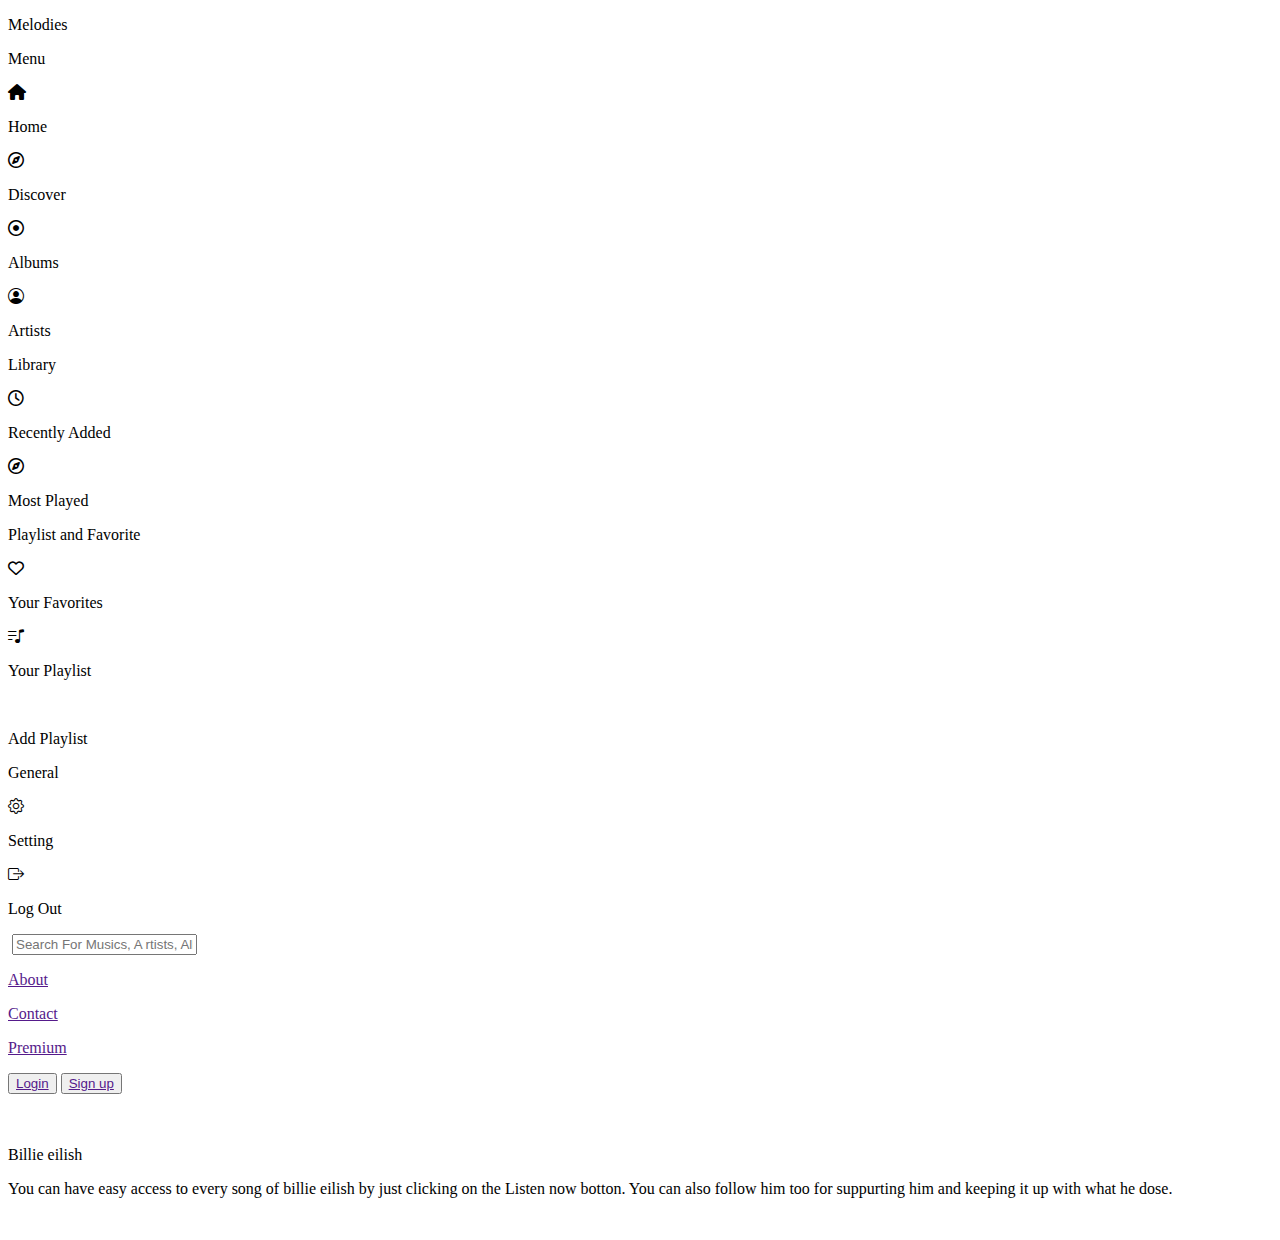
==== index.html @ 4a32b8d6 "30/9" ====
<!DOCTYPE html>
<html lang="en">

<head>
    <meta charset="UTF-8">
    <meta name="viewport" content="width=device-width, initial-scale=1.0">
    <title> Melodies Web Music </title>
    <link rel="stylesheet" href="index.css">
    <link rel="preconnect" href="https://fonts.googleapis.com">
    <link rel="preconnect" href="https://fonts.gstatic.com" crossorigin>
    <link href="https://fonts.googleapis.com/css2?family=Vazirmatn:wght@100..900&display=swap" rel="stylesheet">
    <link rel="stylesheet" href="assets/fontawesome-free-6.6.0-web/css/all.min.css"/>
    <link rel="stylesheet" href="https://cdn.jsdelivr.net/npm/bootstrap-icons@1.11.3/font/bootstrap-icons.min.css">


    <script defer src="index.js"></script>
</head>

<body class="body" >
    <aside class="dashboard">
        <div class="T1">
            <p> Melodies </p>
        </div>
        <!-- DashBoard-Menu -->
        <div class="DashBoard-menu">
            <p class="Menu"> Menu</p>
            <div class="Menu-part">
                <div class="border"> <i class="fa-solid fa-house"></i></i> <p >Home </p></div>
                <div class="border" > <i class="fa-regular fa-compass"></i> <p >Discover </p></div>
                <div class="border"> <i class="fa-regular fa-circle-dot"></i> <p >Albums </p></div>
                <div class="border"> <i class="bi bi-person-circle"></i> <p >Artists </p></div>
            </div>  
        </div>
        <!-- Dashboard-Library -->
        <div class="DashBoard-Library">
            <p class="Library"> Library</p>
            <div class="Library-part">
                <div class="border"> <i class="fa-regular fa-clock"></i> <p > Recently Added </p></div>
                <div class="border"> <i class="fa-regular fa-compass"></i> <p > Most Played </p></div>
            </div>  
        </div>
        <!-- Dashboard-Playlist-and-Favorite -->
        <div class="DashBoard-Playlist">
            <p class="Play-list"> Playlist and Favorite </p>
            <div class="Play-list-part">
                <div class="border"> <i class="fa-regular fa-heart"></i> <p > Your Favorites </p></div>
                <div class="border"> <i class="bi bi-music-note-list"></i> <p > Your Playlist </p></div>
                <div class="border"> <img src="image/Add.png" alt=""> <p class="Add-playlist" > Add Playlist </p></div>
            </div>  
        </div>
        <!-- Dashboard-general -->
        <div class="DashBoard-general">
            <p class="General"> General </p>
            <div class="General-part">
                <div class="border"> <i class="bi bi-gear"></i> <p > Setting </p></div>
                <div class="border"> <i class="bi bi-box-arrow-right Logout"></i> <p class="Logout"> Log Out </p></div>
            </div>  
        </div>

    </aside>
    <!-- ---------------------------------------------------------- -->
    <!-- Phần main -->
    <main class="main">
        <div class="Main-Header">
            <!-- Phần Search -->
            <div class="Header-Search">
                    <img src="image/Search.png" alt="">
                    <input type="text" placeholder="Search For Musics, A rtists, Albumes ...">
            </div>
            <!-- Phần menu -->
             <div class="Header-Menu">
                <p> <a href=""> About </a></p>
                <p> <a href=""> Contact </a></p>
                <p> <a href=""> Premium </a></p>
             </div>
             <!-- Phần login -->
              <div class="Header-Login">
                <button class="button-login"> <a href=""> Login </a></button>
                <button class="button-signup"> <a href=""> Sign up </a></button>
              </div>
        </div>
        <!-- Phần Banner -->
         <div class="Banner">
            <div class="Previous"> <img src="image/Left.png" alt=""> </div>
            <div class="Picture"> <img src="image/Banner.png" alt=""> </div>
            <div class="Paragraph"> 
                <div class="Para">
                    <p class="Para-title"> Billie eilish </p>
                    <p class="Para-content"> You can have easy access to every song of billie eilish by just clicking on the <span class="Listen">Listen now </span>botton. You can also <span class="follow">follow</span> him too for suppurting him and keeping it up with what he dose.</p>
                </div>
            </div>
            <div class="Next"> <img src="image/Right.png" alt=""></div>
         </div>
         
        
    </main>

</body>

</html>
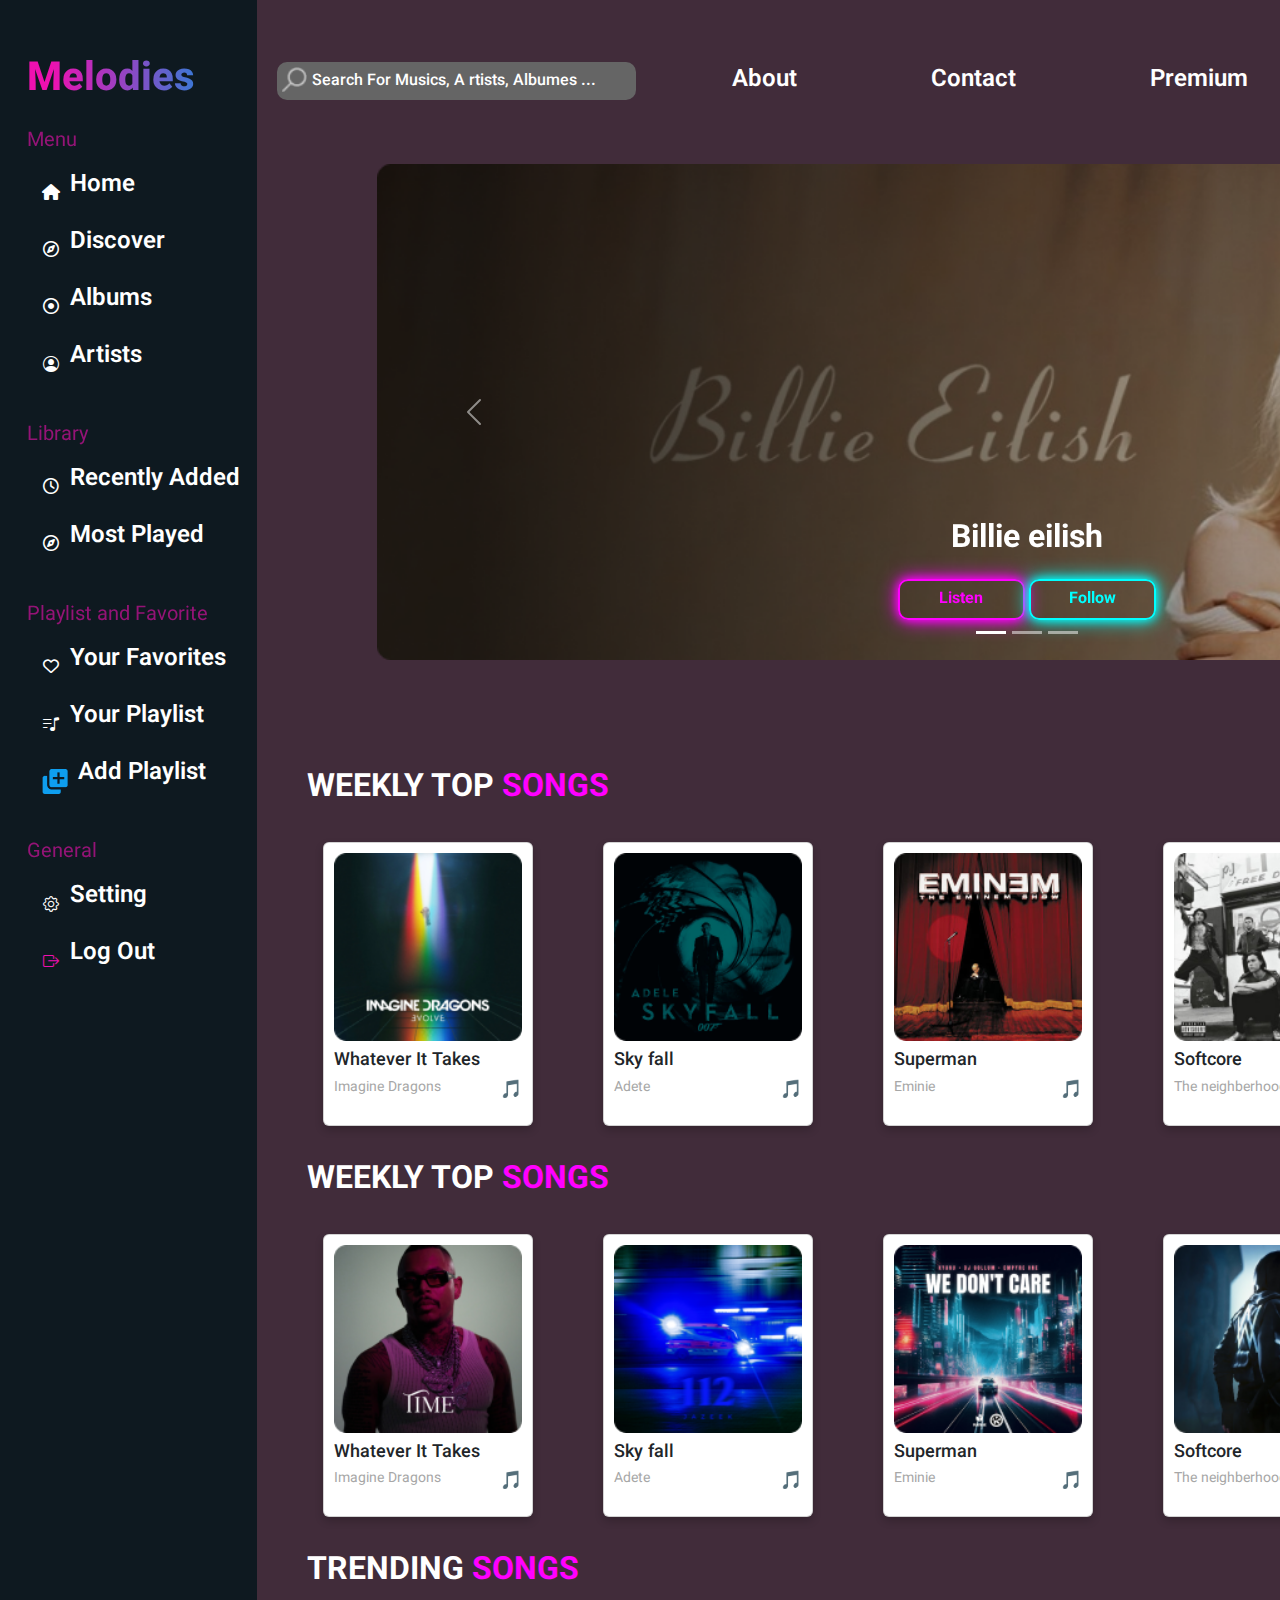
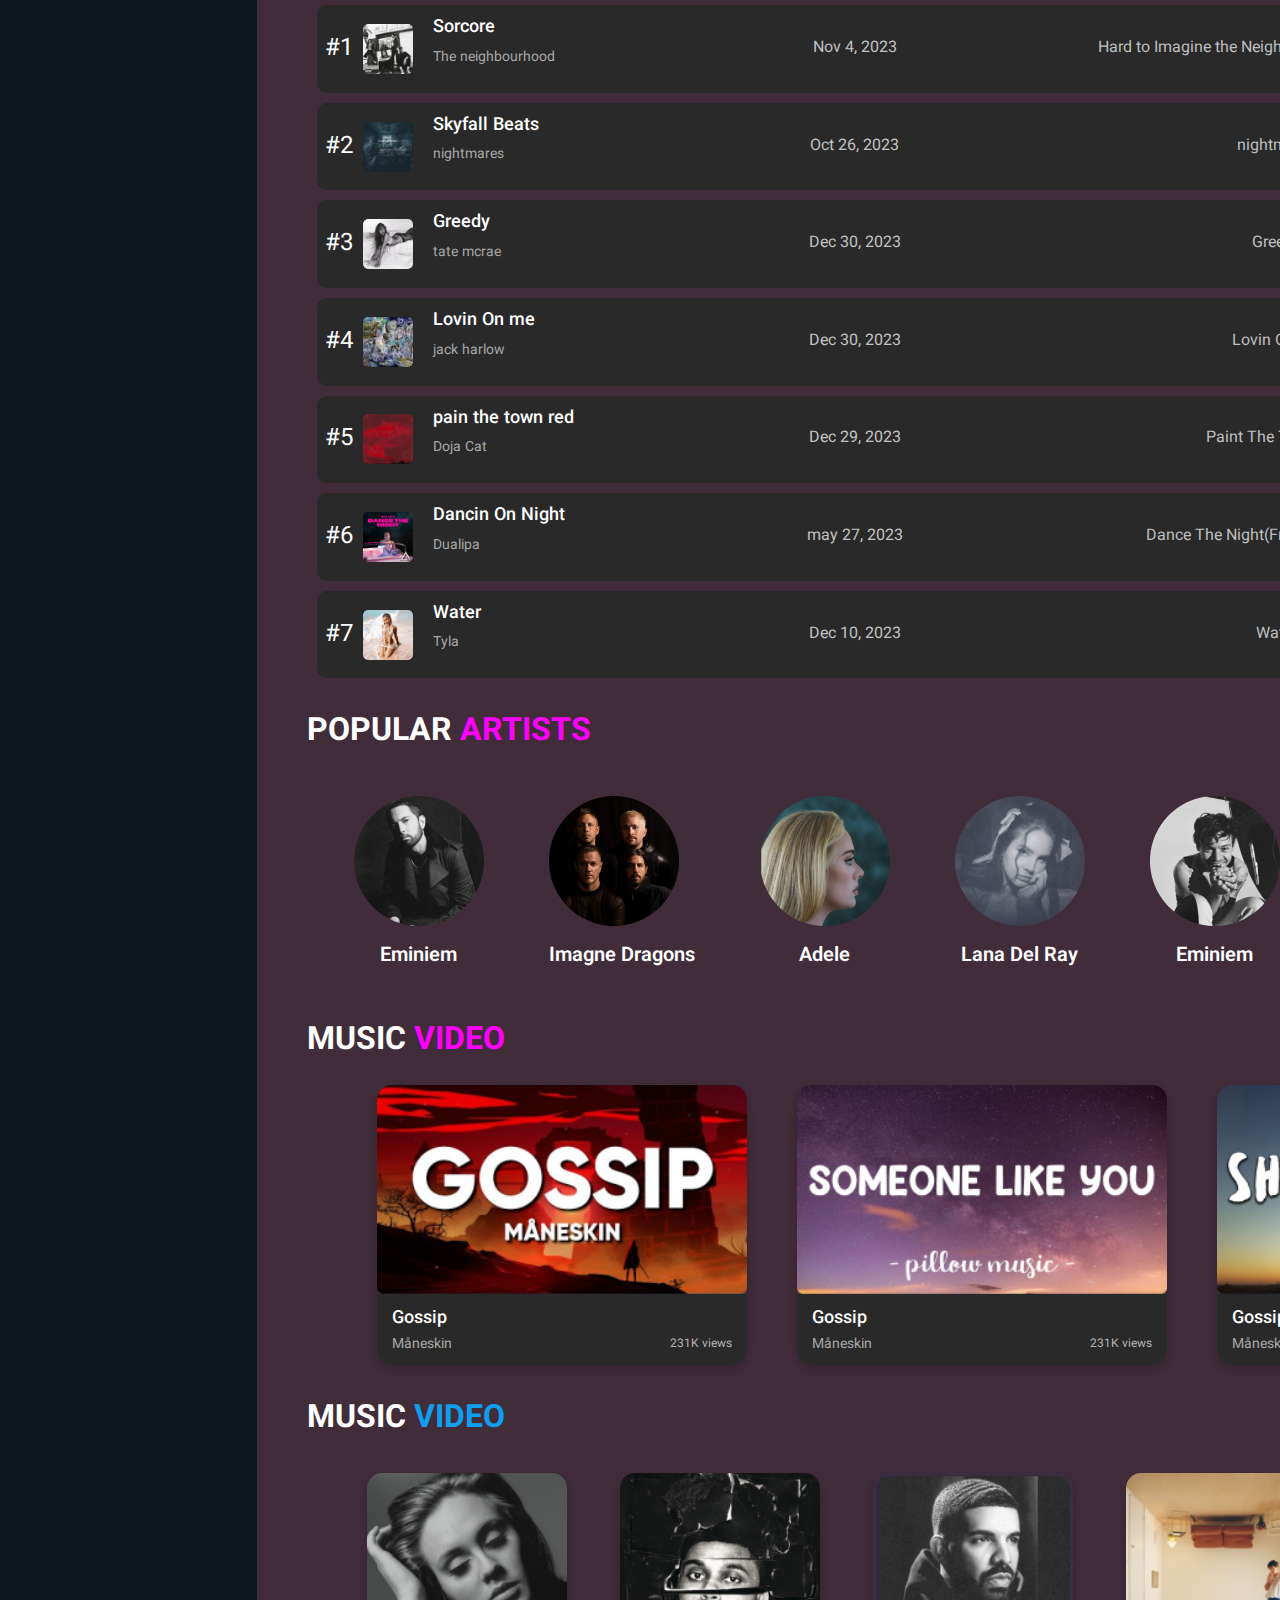
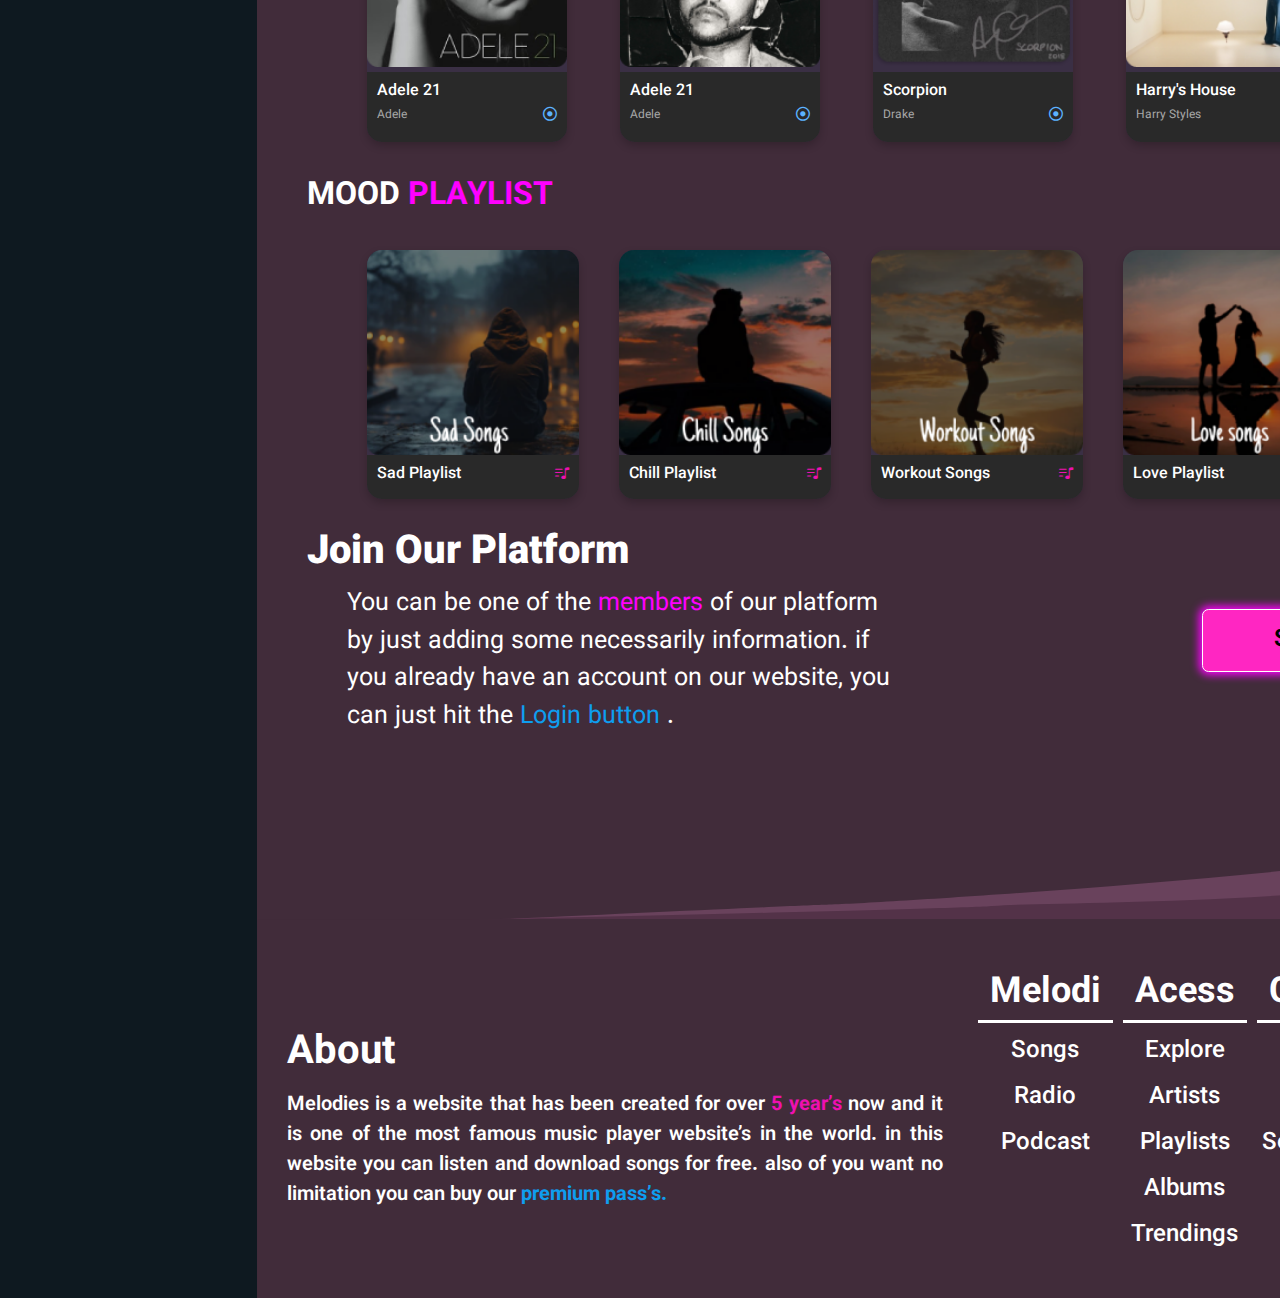
==== commit 05b8b245: "Message" ====
--- a/index.html
+++ b/index.html
@@ -2,98 +2,616 @@
 <html lang="en">
 
 <head>
-    <meta charset="UTF-8">
-    <meta name="viewport" content="width=device-width, initial-scale=1.0">
-    <title> Melodies Web Music </title>
-    <link rel="stylesheet" href="index.css">
-    <link rel="preconnect" href="https://fonts.googleapis.com">
-    <link rel="preconnect" href="https://fonts.gstatic.com" crossorigin>
-    <link href="https://fonts.googleapis.com/css2?family=Vazirmatn:wght@100..900&display=swap" rel="stylesheet">
-    <link rel="stylesheet" href="assets/fontawesome-free-6.6.0-web/css/all.min.css"/>
-    <link rel="stylesheet" href="https://cdn.jsdelivr.net/npm/bootstrap-icons@1.11.3/font/bootstrap-icons.min.css">
-
-
-    <script defer src="index.js"></script>
+  <meta charset="UTF-8">
+  <meta name="viewport" content="width=device-width, initial-scale=1.0">
+  <title> Melodies Web Music </title>
+  <link rel="stylesheet" href="style/container.css">
+  <link rel="stylesheet" href="style/dashboard.css">
+  <link rel="stylesheet" href="style/index-main.css">
+  <link rel="stylesheet" href="style/card.css">
+  <link rel="stylesheet" href="style/footer.css">
+  <link rel="preconnect" href="https://fonts.googleapis.com">
+  <link rel="preconnect" href="https://fonts.gstatic.com" crossorigin>
+  <link href="https://fonts.googleapis.com/css2?family=Vazirmatn:wght@100..900&display=swap" rel="stylesheet">
+  <link rel="stylesheet" href="assets/fontawesome-free-6.6.0-web/css/all.min.css" />
+  <link rel="stylesheet" href="https://cdn.jsdelivr.net/npm/bootstrap-icons@1.11.3/font/bootstrap-icons.min.css">
+  <link rel="stylesheet" href="https://cdn.jsdelivr.net/npm/bootstrap@5.3.3/dist/css/bootstrap.min.css">
+  <link rel="stylesheet" href="https://cdn.jsdelivr.net/npm/bootstrap@5.3.3/dist/js/bootstrap.bundle.min.js">
+  <script defer src="./components/dashboard.js"></script>
+
+
+  <script defer src="index.js"></script>
 </head>
 
-<body class="body" >
-    <aside class="dashboard">
-        <div class="T1">
-            <p> Melodies </p>
-        </div>
-        <!-- DashBoard-Menu -->
-        <div class="DashBoard-menu">
-            <p class="Menu"> Menu</p>
-            <div class="Menu-part">
-                <div class="border"> <i class="fa-solid fa-house"></i></i> <p >Home </p></div>
-                <div class="border" > <i class="fa-regular fa-compass"></i> <p >Discover </p></div>
-                <div class="border"> <i class="fa-regular fa-circle-dot"></i> <p >Albums </p></div>
-                <div class="border"> <i class="bi bi-person-circle"></i> <p >Artists </p></div>
-            </div>  
-        </div>
-        <!-- Dashboard-Library -->
-        <div class="DashBoard-Library">
-            <p class="Library"> Library</p>
-            <div class="Library-part">
-                <div class="border"> <i class="fa-regular fa-clock"></i> <p > Recently Added </p></div>
-                <div class="border"> <i class="fa-regular fa-compass"></i> <p > Most Played </p></div>
-            </div>  
-        </div>
-        <!-- Dashboard-Playlist-and-Favorite -->
-        <div class="DashBoard-Playlist">
-            <p class="Play-list"> Playlist and Favorite </p>
-            <div class="Play-list-part">
-                <div class="border"> <i class="fa-regular fa-heart"></i> <p > Your Favorites </p></div>
-                <div class="border"> <i class="bi bi-music-note-list"></i> <p > Your Playlist </p></div>
-                <div class="border"> <img src="image/Add.png" alt=""> <p class="Add-playlist" > Add Playlist </p></div>
-            </div>  
-        </div>
-        <!-- Dashboard-general -->
-        <div class="DashBoard-general">
-            <p class="General"> General </p>
-            <div class="General-part">
-                <div class="border"> <i class="bi bi-gear"></i> <p > Setting </p></div>
-                <div class="border"> <i class="bi bi-box-arrow-right Logout"></i> <p class="Logout"> Log Out </p></div>
-            </div>  
-        </div>
-
-    </aside>
-    <!-- ---------------------------------------------------------- -->
-    <!-- Phần main -->
-    <main class="main">
-        <div class="Main-Header">
-            <!-- Phần Search -->
-            <div class="Header-Search">
-                    <img src="image/Search.png" alt="">
-                    <input type="text" placeholder="Search For Musics, A rtists, Albumes ...">
-            </div>
-            <!-- Phần menu -->
-             <div class="Header-Menu">
-                <p> <a href=""> About </a></p>
-                <p> <a href=""> Contact </a></p>
-                <p> <a href=""> Premium </a></p>
-             </div>
-             <!-- Phần login -->
-              <div class="Header-Login">
-                <button class="button-login"> <a href=""> Login </a></button>
-                <button class="button-signup"> <a href=""> Sign up </a></button>
+<body class="body">
+  <aside class="dashboard" id="dashboard">
+  </aside>
+  <!-- ---------------------------------------------------------- -->
+  <!-- Phần main -->
+  <main class="main">
+    <div class="Main-Header">
+      <!-- Phần Search -->
+      <div class="Header-Search">
+        <img src="image/Search.png" alt="">
+        <input type="text" placeholder="Search For Musics, A rtists, Albumes ...">
+      </div>
+      <!-- Phần menu -->
+      <div class="Header-Menu">
+        <p> <a href=""> About </a></p>
+        <p> <a href=""> Contact </a></p>
+        <p> <a href=""> Premium </a></p>
+      </div>
+      <!-- Phần login -->
+      <div class="Header-Login">
+        <button class="button-login"> <a href="login.html"> Login </a></button>
+        <button class="button-signup"> <a href="signup.html"> Sign up </a></button>
+      </div>
+    </div>
+    <!-- Phần Banner -->
+    <div class="Banner">
+      <div id="carouselExampleIndicators" class="carousel slide ">
+        <div class="carousel-indicators">
+          <button type="button" data-bs-target="#demo" data-bs-slide-to="0" class="active" aria-current="true"
+            aria-label="Slide 1"></button>
+          <button type="button" data-bs-target="#demo" data-bs-slide-to="1" aria-label="Slide 2"></button>
+          <button type="button" data-bs-target="#demo" data-bs-slide-to="2" aria-label="Slide 3"></button>
+        </div>
+        <div class="carousel-inner ">
+          <div class="carousel-item active">
+            <img src="image/Banner.png" class="d-block w-100 Banner-Pic" alt="...">
+            <div class="carousel-caption">
+              <div class="Paragragh">
+                <div class="Para-title">
+                  <p> Billie eilish </p>
+                </div>
+                <div>
+                  <button class="btn-banner-1"> Listen </button>
+                  <button class="btn-banner-2"> Follow </button>
+                </div>
               </div>
-        </div>
-        <!-- Phần Banner -->
-         <div class="Banner">
-            <div class="Previous"> <img src="image/Left.png" alt=""> </div>
-            <div class="Picture"> <img src="image/Banner.png" alt=""> </div>
-            <div class="Paragraph"> 
-                <div class="Para">
-                    <p class="Para-title"> Billie eilish </p>
-                    <p class="Para-content"> You can have easy access to every song of billie eilish by just clicking on the <span class="Listen">Listen now </span>botton. You can also <span class="follow">follow</span> him too for suppurting him and keeping it up with what he dose.</p>
+            </div>
+          </div>
+          <div class="carousel-item">
+            <img src="image/Search.png" class="d-block w-100 Banner-Pic" alt="...">
+          </div>
+          <div class="carousel-item">
+            <img src="image/Banner.png" class="d-block w-100 Banner-Pic" alt="...">
+          </div>
+        </div>
+        <button class="carousel-control-prev" type="button" data-bs-target="#demo" data-bs-slide="prev">
+          <span class="carousel-control-prev-icon" aria-hidden="true"></span>
+          <span class="visually-hidden">Previous</span>
+        </button>
+        <button class="carousel-control-next" type="button" data-bs-target="#demo" data-bs-slide="next">
+          <span class="carousel-control-next-icon" aria-hidden="true"></span>
+          <span class="visually-hidden">Next</span>
+        </button>
+      </div>
+      <!-- para -->
+    </div>
+    <!-- ---- weekly top son -->
+    <div class="weekly-song">
+      <div class="weekly-song-title"> WEEKLY TOP <span class="highlight"> SONGS </span> </div>
+      <!-- Card -->
+      <div class=" card-display ">
+        <div class="card">
+          <img src="image/Rectangle 17.png" alt="" class="album-cover">
+          <div class="album-info">
+            <h3>Whatever It Takes</h3>
+            <div class="music-content">
+              <p>Imagine Dragons</p>
+              <span class="music-icon"> 🎵 </span>
+            </div>
+          </div>
+        </div>
+
+        <div class="card">
+          <img src="image/Rectangle 18.png" alt="" class="album-cover">
+          <div class="album-info">
+            <h3>Sky fall</h3>
+            <div class="music-content">
+              <p>Adete</p>
+              <span class="music-icon"> 🎵 </span>
+            </div>
+          </div>
+        </div>
+
+        <div class="card">
+          <img src="image/Rectangle 19.png" alt="" class="album-cover">
+          <div class="album-info">
+            <h3> Superman</h3>
+            <div class="music-content">
+              <p>Eminie</p>
+              <span class="music-icon"> 🎵 </span>
+            </div>
+          </div>
+        </div>
+
+        <div class="card">
+          <img src="image/Rectangle 20.png" alt="" class="album-cover">
+          <div class="album-info">
+            <h3> Softcore</h3>
+            <div class="music-content">
+              <p>The neighberhood</p>
+              <span class="music-icon"> 🎵 </span>
+            </div>
+          </div>
+        </div>
+
+        <div class="card">
+          <img src="image/Rectangle 21.png" alt="" class="album-cover">
+          <div class="album-info">
+            <h3>The Lonliest </h3>
+            <div class="music-content">
+              <p>Måneskin</p>
+              <span class="music-icon"> 🎵 </span>
+            </div>
+          </div>
+        </div>
+
+      </div>
+
+    </div>
+    <!-- New release songs -->
+    <div class="new-song">
+      <div class="new-song-title"> WEEKLY TOP <span class="highlight">SONGS</span> </div>
+      <!-- Card -->
+      <div class=" card-display ">
+        <div class="card">
+          <img src="image/Rectangle 22.png" alt="" class="album-cover">
+          <div class="album-info">
+            <h3>Whatever It Takes</h3>
+            <div class="music-content">
+              <p>Imagine Dragons</p>
+              <span class="music-icon"> 🎵 </span>
+            </div>
+          </div>
+        </div>
+
+        <div class="card">
+          <img src="image/Rectangle 23.png" alt="" class="album-cover">
+          <div class="album-info">
+            <h3>Sky fall</h3>
+            <div class="music-content">
+              <p>Adete</p>
+              <span class="music-icon"> 🎵 </span>
+            </div>
+          </div>
+        </div>
+
+        <div class="card">
+          <img src="image/Rectangle 24.png" alt="" class="album-cover">
+          <div class="album-info">
+            <h3> Superman</h3>
+            <div class="music-content">
+              <p>Eminie</p>
+              <span class="music-icon"> 🎵 </span>
+            </div>
+          </div>
+        </div>
+
+        <div class="card">
+          <img src="image/Rectangle 25.png" alt="" class="album-cover">
+          <div class="album-info">
+            <h3> Softcore</h3>
+            <div class="music-content">
+              <p>The neighberhood</p>
+              <span class="music-icon"> 🎵 </span>
+            </div>
+          </div>
+        </div>
+
+        <div class="card">
+          <img src="image/Rectangle 26.png" alt="" class="album-cover">
+          <div class="album-info">
+            <h3>The Lonliest </h3>
+            <div class="music-content">
+              <p>Måneskin</p>
+              <span class="music-icon"> 🎵 </span>
+            </div>
+          </div>
+        </div>
+
+      </div>
+
+    </div>
+    <!-- -------------Trending songs -->
+    <div class="Trending-songs">
+      <div class="Trending-songs-title"> TRENDING <span class="highlight">SONGS</span> </div>
+      <!-- Trending card -->
+      <div class="song-list">
+        <div class="song-row">
+          <div class="song-rank">#1</div>
+          <img src="image/Rectangle 27.png" class="song-image">
+          <div class="song-info">
+            <h3>Sorcore</h3>
+            <p>The neighbourhood</p>
+          </div>
+          <div class="song-date">Nov 4, 2023</div>
+          <div class="song-album">Hard to Imagine the Neighbourhood Ever Changing</div>
+          <div class="song-time">
+            <span class="heart">❤</span>
+            3:26
+          </div>
+        </div>
+      </div>
+
+      <div class="song-list">
+        <div class="song-row">
+          <div class="song-rank">#2</div>
+          <img src="image/Rectangle 28.png" class="song-image">
+          <div class="song-info">
+            <h3>Skyfall Beats</h3>
+            <p>nightmares</p>
+          </div>
+          <div class="song-date">Oct 26, 2023</div>
+          <div class="song-album">nightmares</div>
+          <div class="song-time">
+            <span class="heart">❤</span>
+            2:45
+          </div>
+        </div>
+      </div>
+
+      <div class="song-list">
+        <div class="song-row">
+          <div class="song-rank">#3</div>
+          <img src="image/Rectangle 29.png" alt="Sorcore" class="song-image">
+          <div class="song-info">
+            <h3>Greedy</h3>
+            <p>tate mcrae</p>
+          </div>
+          <div class="song-date">Dec 30, 2023</div>
+          <div class="song-album">Greedy</div>
+          <div class="song-time">
+            <span class="heart">❤</span>
+            2:11
+          </div>
+        </div>
+      </div>
+
+      <div class="song-list">
+        <div class="song-row">
+          <div class="song-rank">#4</div>
+          <img src="image/Rectangle 30.png" alt="Sorcore" class="song-image">
+          <div class="song-info">
+            <h3>Lovin On me</h3>
+            <p>jack harlow</p>
+          </div>
+          <div class="song-date">Dec 30, 2023</div>
+          <div class="song-album">Lovin On me</div>
+          <div class="song-time">
+            <span class="heart">❤</span>
+            2:18
+          </div>
+        </div>
+      </div>
+
+      <div class="song-list">
+        <div class="song-row">
+          <div class="song-rank">#5</div>
+          <img src="image/Rectangle 31.png" alt="Sorcore" class="song-image">
+          <div class="song-info">
+            <h3>pain the town red</h3>
+            <p>Doja Cat</p>
+          </div>
+          <div class="song-date">Dec 29, 2023</div>
+          <div class="song-album">Paint The Town Red</div>
+          <div class="song-time">
+            <span class="heart">❤</span>
+            3:51
+          </div>
+        </div>
+      </div>
+
+      <div class="song-list">
+        <div class="song-row">
+          <div class="song-rank">#6</div>
+          <img src="image/Rectangle 32.png" alt="Sorcore" class="song-image">
+          <div class="song-info">
+            <h3>Dancin On Night</h3>
+            <p>Dualipa</p>
+          </div>
+          <div class="song-date">may 27, 2023</div>
+          <div class="song-album">Dance The Night(From Barbie Movie)</div>
+          <div class="song-time">
+            <span class="heart">❤</span>
+            2:56
+          </div>
+        </div>
+      </div>
+
+      <div class="song-list">
+        <div class="song-row">
+          <div class="song-rank">#7</div>
+          <img src="image/Rectangle 33.png" alt="Sorcore" class="song-image">
+          <div class="song-info">
+            <h3>Water</h3>
+            <p>Tyla</p>
+          </div>
+          <div class="song-date">Dec 10, 2023</div>
+          <div class="song-album">Water</div>
+          <div class="song-time">
+            <span class="heart">❤</span>
+            3:20
+          </div>
+        </div>
+      </div>
+    </div>
+    <!-- ------Popular Artist -->
+    <div class="Popular-artist">
+      <div class="Popular-artist-title"> POPULAR <span class="highlight">ARTISTS</span> </div>
+      <!-- Popular card -->
+      <div class="Popular-card">
+        <div>
+          <img src="image/artist1.png" alt="">
+          <p>Eminiem</p>
+        </div>
+
+        <div>
+          <img src="image/artist2.png" alt="">
+          <p>Imagne Dragons</p>
+        </div>
+
+        <div>
+          <img src="image/artist3.png" alt="">
+          <p>Adele</p>
+        </div>
+
+        <div>
+          <img src="image/artist4.png" alt="">
+          <p>Lana Del Ray</p>
+        </div>
+
+        <div>
+          <img src="image/artist5.png" alt="">
+          <p>Eminiem</p>
+        </div>
+
+        <div>
+          <img src="image/artist6.png" alt="">
+          <p>Eminiem</p>
+        </div>
+
+        <div>
+          <img src="image/View all.png" alt="">
+        </div>
+      </div>
+    </div>
+
+    <!-- Music video -->
+    <div class="Music-video">
+      <div class="Music-video-title"> MUSIC <span class="highlight">VIDEO</span> </div>
+
+      <!-- Music video card -->
+      <div class="Music-video-card-display">
+        <div class="music-card">
+          <img src="image/video1.png" alt="Gossip" class="card-image">
+          <div class="card-content">
+            <h2>Gossip</h2>
+            <div class="card-content-2">
+              <p>Måneskin</p>
+              <span class="views">231K views</span>
+            </div>
+          </div>
+        </div>
+
+        <div class="music-card">
+          <img src="image/video2.png" alt="Gossip" class="card-image">
+          <div class="card-content">
+            <h2>Gossip</h2>
+            <div class="card-content-2">
+              <p>Måneskin</p>
+              <span class="views">231K views</span>
+            </div>
+          </div>
+        </div>
+
+        <div class="music-card">
+          <img src="image/video3.png" alt="Gossip" class="card-image">
+          <div class="card-content">
+            <h2>Gossip</h2>
+            <div class="card-content-2">
+              <p>Måneskin</p>
+              <span class="views">231K views</span>
+            </div>
+          </div>
+        </div>
+
+        <div>
+          <img src="image/View all.png" alt="">
+        </div>
+      </div>
+    </div>
+    <!-- Top Album -->
+    <div class="top-album">
+      <div class="top-album-title"> MUSIC <span class="highlight-blue">VIDEO</span> </div>
+      <!-- Album card -->
+      <div class="top-album-display">
+        <div class="album-card">
+          <img src="image/album1.png" class="album-image">
+          <div class="album-content">
+            <h2>Adele 21</h2>
+            <div class="album-content-detail">
+              <p>Adele</p>
+              <span class="album-icon"> <i class="fa-regular fa-circle-dot"></i></span>
+            </div>
+          </div>
+        </div>
+
+        <div class="album-card">
+          <img src="image/album2.png" class="album-image">
+          <div class="album-content">
+            <h2>Adele 21</h2>
+            <div class="album-content-detail">
+              <p>Adele</p>
+              <span class="album-icon"><i class="fa-regular fa-circle-dot"></i></span>
+            </div>          
+          </div>
+        </div>
+
+        <div class="album-card">
+          <img src="image/album3.png" class="album-image">
+          <div class="album-content">
+            <h2>Scorpion</h2>
+            <div class="album-content-detail">
+              <p>Drake</p>
+              <span class="album-icon"><i class="fa-regular fa-circle-dot"></i></span>
+            </div>          
+          </div>
+        </div>
+
+        <div class="album-card">
+          <img src="image/album4.png" class="album-image">
+          <div class="album-content">
+            <h2>Harry's House</h2>
+            <div class="album-content-detail">
+              <p>Harry Styles</p>
+              <span class="album-icon"><i class="fa-regular fa-circle-dot"></i></span>
+            </div>          
+          </div>
+        </div>
+
+        <div class="album-card">
+          <img src="image/album5.png" class="album-image">
+          <div class="album-content">
+            <h2>Born To Die</h2>
+            <div class="album-content-detail">
+              <p>Lana Del Ray</p>
+              <span class="album-icon"><i class="fa-regular fa-circle-dot"></i></span>
+            </div>          
+          </div>
+        </div>
+
+        <div>
+          <img src="image/View all.png" alt="">
+        </div>
+      </div>
+    </div>
+    <!-- Playlist -->
+    <div class="playlist">
+      <div class="playlist-title"> MOOD <span class="highlight">PLAYLIST</span> </div>
+      <!-- Album card -->
+      <div class="playlist-display">
+        <div class="playlist-card">
+          <img src="image/playlist1.png" class="album-image">
+          <div class="playlist-content">
+            <h2>Sad Playlist</h2>
+            <span class="playlist-icon"> <i class="bi bi-music-note-list"></i></i></span>
+          </div>
+        </div>
+
+        <div class="playlist-card">
+          <img src="image/playlist2.png" class="album-image">
+          <div class="playlist-content">
+            <h2>Chill Playlist</h2>
+            <span class="playlist-icon"><i class="bi bi-music-note-list"></i></i></span>
+          </div>
+        </div>
+
+        <div class="playlist-card">
+          <img src="image/playlist3.png" class="album-image">
+          <div class="playlist-content">
+            <h2>Workout Songs</h2>
+            <span class="playlist-icon"><i class="bi bi-music-note-list"></i></i></span>
+          </div>
+        </div>
+
+        <div class="playlist-card">
+          <img src="image/playlist4.png" class="album-image">
+          <div class="playlist-content">
+            <h2>Love Playlist</h2>
+            <span class="playlist-icon"><i class="bi bi-music-note-list"></i></i></span>
+          </div>
+        </div>
+
+        <div class="playlist-card">
+          <img src="image/playlist5.png" class="album-image">
+          <div class="playlist-content">
+            <h2>Happy Songs</h2>
+            <span class="playlist-icon"><i class="bi bi-music-note-list"></i></i></span>
+          </div>
+        </div>
+
+        <div>
+          <img src="image/View all.png" alt="">
+        </div>
+      </div>
+    </div>
+    <!-- Join our platform -->
+     <div class="Join">
+      <div class="Join-content">
+        <h2> Join Our Platform </h2>
+        <p>You can be one of the <span class="highlight">members</span> of our platform by just adding some necessarily information.
+           if you already have an account on our website, you can just hit the <span class="highlight-blue">Login button</span> .</p>
+      </div>
+      <div class="Join-button">
+        <button class="btn-sign-up"> Sign up </button>
+        <button class="btn-login"> Login </button>
+      </div>
+
+     </div>
+      <!-- Footer -->
+      <div class="footer">
+        <div class="footer-content">
+            <!-- left-footer -->
+            <div class="footer-content-details">
+                <div class="left-footer-content">
+                    <h1>About</h1>
+                    <p>Melodies is a website that has been created for over <span>5 year’s</span> now and it is
+                        one of the most famous music player website’s in the world. in this website you can
+                        listen and download songs for free. also of you want no limitation you can buy our <a href="#">premium
+                            pass’s.</a></p>
                 </div>
-            </div>
-            <div class="Next"> <img src="image/Right.png" alt=""></div>
-         </div>
-         
-        
-    </main>
+                <!-- center-footer -->
+                <div>
+                    <table class="table_content">
+                        <tr>
+                            <th>Melodi</th>
+                            <th>Acess </th>
+                            <th>Contact</th>
+                        </tr>
+                        <tr>
+                            <td><a style="text-decoration:none" href="#">Songs</a></td>
+                            <td><a style="text-decoration:none" href="#">Explore</a></td>
+                            <td><a style="text-decoration:none" href="#">About</a></td>
+                        </tr>
+                        <tr>
+                            <td><a style="text-decoration:none" href="#">Radio</a></td>
+                            <td><a style="text-decoration:none" href="#">Artists</a></td>
+                            <td><a style="text-decoration:none" href="#">Policiy</a></td>
+                        </tr>
+                        <tr>
+                            <td><a style="text-decoration:none" href="#">Podcast</a></td>
+                            <td><a style="text-decoration:none" href="#">Playlists</a></td>
+                            <td><a style="text-decoration:none" href="#">Social Media</a></td>
+                        </tr>
+                        <tr>
+                            <td><a style="text-decoration:none" href="#"></a></td>
+                            <td><a style="text-decoration:none" href="#">Albums</a></td>
+                            <td><a style="text-decoration:none" href="#">Soppurt</a></td>
+                        </tr>
+                        <tr>
+                            <td><a style="text-decoration:none" href="#"></a></td>
+                            <td><a style="text-decoration:none" href="#">Trendings</a></td>
+                            <td><a style="text-decoration:none" href="#"></a></td>
+                        </tr>
+                    </table>
+                </div>
+                <!-- right-footer -->
+                <div class="contact"> 
+                    <p class="Logo">Melodies</p>
+                    <div class="link">
+                        <img src="./image/footer/background/fb.svg">
+                        <img src="./image/footer/background/ig.svg">
+                        <img src="./image/footer/background/tw.svg">
+                        <img src="./image/footer/background/call.svg">
+                    </div>
+                </div>
+            </div>
+        </div>
+    </div>
+  </main>
 
 </body>
 
--- a/style/container.css
+++ b/style/container.css
@@ -0,0 +1,10 @@
+* {
+    padding: 0;
+    margin: 0;
+    box-sizing: border-box;
+    font-family: "Vazirmatn", sans-serif;
+}
+
+.body {
+    display: flex;
+}--- a/style/dashboard.css
+++ b/style/dashboard.css
@@ -0,0 +1,116 @@
+.dashboard {
+    flex-grow: 1;
+    background: linear-gradient(to right, #0E1920, #0E1920 70%);
+}
+
+.T1 {
+    font-size: 40px;
+    font-weight: 800;
+    background: linear-gradient( to right, rgba(238, 16, 176, 1) 10%, rgba(14, 158, 239, 0.92) 90%); 
+    background-clip: text;
+    color: transparent;
+    margin-top: 50px;
+    margin-left: 26.6px;
+}
+
+/* ------------------- Phần dashboard Menu --------------------- */
+.DashBoard-menu {
+    color: #FFFFFF;
+    margin-top: 10px;
+    margin-left: 26.6px;
+}
+
+.Menu-part div,
+.Library-part div,
+.Play-list-part div,
+.General-part div {
+    display: flex;
+    gap: 10px;
+    justify-content: start;
+    align-items: center;
+    margin-top: 15px;
+}
+
+.Menu,
+.Library,
+.Play-list,
+.General {
+    font-size: 20px;
+    font-weight: 400;
+    color: #EE10B0;
+    opacity: 60%;
+}
+
+.Menu-part div i,
+.Library-part div i,
+.Play-list-part div i,
+.General-part div i {
+    width: 18.75px;
+    height: 18.75px;
+}
+.Menu-part div p a,
+.Library-part div p a,
+.Play-list-part div p a,
+.General-part div p a {
+    font-size: 24px;
+    font-weight: 600;
+    color: #FFFFFF;
+    text-decoration: none;
+}
+/* ------------------- Phần DashBoard-Lirary --------------------- */
+.DashBoard-Library {
+    color: #FFFFFF;
+    margin-top: 35px;
+    margin-left: 26.6px;
+}
+/* ------------------- Phần DashBoard-Playlist and Favorite --------------------- */
+.DashBoard-Playlist {
+    color: #FFFFFF;
+    margin-top: 35px;
+    margin-left: 26.6px;
+}
+.Add-playlist {
+    color: #0E9EEF !important;
+}
+/* ------------------- Phần Dashboard-general --------------------- */
+.DashBoard-general {
+    color: #FFFFFF;
+    margin-top: 35px;
+    margin-left: 26.6px;
+}
+
+.Logout {
+    color: #EE10B0 !important;
+}
+
+/* -------------------Hover--------------- */
+.Border {
+    width: 230px;
+    height: 42px;
+    display: inline-block;
+    padding: 5px 15px;
+    text-align: center;
+    align-items: center;
+    text-decoration: none;
+    color: #FFF;
+    border: none;
+    border-radius: 9px;
+    font-size: 16px;
+    transition: all 0.3s ease;   
+}
+
+.Border:hover {
+    border: 1.12px solid #FFFFFF;
+    width: 230px;
+    height: 42px;
+    border-radius: 9px;
+    opacity: 70%;
+    background-color:#FF26C2;
+    cursor: pointer;
+    color:  #FFFFFF; 
+    box-shadow: 0 0 8px 3px #ff00ff;
+}
+
+.Logout:hover {
+    color:  #FFFFFF !important;
+}--- a/style/index-main.css
+++ b/style/index-main.css
@@ -0,0 +1,276 @@
+.main {
+    flex-grow: 9;
+    background-color: #412C3A;
+}
+
+.Main-Header {
+    margin-top: 62px;
+    display: flex;
+}
+
+.Header-Search {
+    display: flex;
+    flex-grow: 1.5;
+    margin-left: 20px;
+    position: relative;
+}
+
+.Header-Search input {
+    width: 359px;
+    height: 38px;
+    padding-left: 35px;
+    border: none;
+    background-color: #656565;
+    border-radius: 10px;
+}
+
+.Header-Search input::placeholder {
+    color: #FFFFFF;
+    font-size: 16px;
+    font-weight: 500;
+}
+
+.Header-Search img {
+    position: absolute;
+    width: 25px;
+    height: 25px;
+    color: #FFFFFF;
+    margin-top: 5px;
+    margin-left: 5px;
+}
+
+/* ------------------Phần Header-Menu------------------------- */
+.Header-Menu {
+    display: flex;
+    flex-grow: 4.5;
+    justify-content: space-around;
+    gap: 70px;
+}
+
+.Header-Menu p a {
+    text-decoration: none;
+    font-size: 24px;
+    font-weight: 600;
+    color: #FFFFFF;
+}
+
+.Header-Login {
+    display: flex;
+    flex-grow: 4;
+    justify-content: center;
+    gap: 30px;
+}
+
+.Header-Login button {
+    border-radius: 10px;
+    width: 119px;
+    height: 38px;
+    font-size: 20px;
+    font-weight: 600;
+}
+
+.button-login {
+    border: none;
+    background-color: #1E1E1E;
+}
+
+.button-login a {
+    text-decoration: none;
+    color: #EE10B0;
+}
+
+.button-signup {
+    border: 1.12px solid #FFFFFF;
+    box-shadow: 0 0 8px 3px #ff00ff;
+    background-color: #FF26C2;
+}
+
+.button-signup a {
+    color: #1E1E1E;
+    text-decoration: none;
+
+}
+
+.Banner {
+    width: 1300px;
+    height: 600px;
+    margin-left: 120px;
+    margin-top: 50px;
+
+}
+
+.Para {
+    max-width: 281.47px;
+    display: flex;
+    flex-direction: column;
+    gap: 20px;
+}
+
+.Para-title {
+    font-size: 32px;
+    font-weight: 700;
+    color: #FFFFFF;
+
+}
+
+.btn-banner-1,
+.btn-banner-2 {
+    width: 127px;
+    height: 41px;
+    border-radius: 10px;
+    background-color: transparent;
+    border-radius: 10px;
+    font-weight: bold;
+    transition: all 0.3s ease;
+}
+
+.btn-banner-1 {
+    border: 2px solid #FF00FF;
+    color: #FF00FF;
+    box-shadow: 0 0 10px #FF00FF, 0 0 20px #FF00FF;
+}
+
+.btn-banner-2 {
+    border: 2px solid #00FFFF;
+    color: #00FFFF;
+    box-shadow: 0 0 10px #00FFFF, 0 0 20px #00FFFF;
+}
+
+/* Trending songs */
+.Trending-songs {
+    box-sizing: border-box;
+    margin-top: 30px;
+}
+
+.Trending-songs-title {
+    font-size: 32px;
+    font-weight: 700;
+    margin-left: 50px;
+    color: #FFFFFF;
+}
+
+.highlight {
+    color: #ff00ff;
+}
+
+.song-list {
+    margin-top: 10px;
+}
+
+.song-row {
+    display: flex;
+    align-items: center;
+    background-color: #292929;
+    border-radius: 10px;
+    margin-bottom: 10px;
+    padding: 8px;
+    margin-left: 60px;
+    margin-right: 60px;
+}
+
+.song-rank {
+    font-size: 24px;
+    margin-right: 10px;
+    color: #FFFFFF;
+}
+
+.song-image {
+    width: 50px;
+    height: 50px;
+    border-radius: 5px;
+    margin-right: 15px;
+}
+
+.song-info {
+    flex: 1.5;
+    text-align: left;
+    margin-left: 5px;
+    margin-top: 5px;
+}
+
+.song-info h3 {
+    font-size: 18px;
+    color: #FFFFFF;
+}
+
+.song-info p {
+    font-size: 14px;
+    color: #a7a7a7;
+}
+
+.song-date {
+    flex: 1.5;
+    text-align: center;
+    color: #c2c2c2;
+}
+
+.song-album {
+    flex: 3;
+    text-align: center;
+    color: #bfbfbf;
+}
+
+.song-time {
+    flex: 0.5;
+    display: flex;
+    justify-content: space-between;
+    align-items: center;
+    color: #c2c2c2;
+}
+
+.heart {
+    font-size: 16px;
+    margin-right: 5px;
+    color: #FF00FF;
+}
+
+/* Join our platform */
+.Join {
+    margin-top: 30px;
+    margin-left: 50px;
+    display: flex;
+    align-items: center;
+    gap: 300px;
+}
+
+.Join-content {
+    max-width: 595px;
+}
+
+.Join-content h2 {
+    font-size: 40px;
+    font-weight: 900;
+    color: rgba(255, 255, 255, 1);
+}
+
+.Join-content p {
+    font-size: 25px;
+    font-weight: 400;
+    color: rgba(255, 255, 255, 1);
+    margin-left: 40px;
+}
+
+.Join-button {
+   display: flex;
+   gap: 40px;
+}
+
+.Join-button button {
+    width: 225px;
+    height: 63px;
+    border-radius: 6.54px;
+    font-size: 24px;
+    font-weight: 600;
+}
+
+.btn-sign-up {
+    border: 1.12px solid #FFFFFF;
+    box-shadow: 0 0 8px 3px #ff00ff;
+    background-color: #FF26C2;
+}
+
+.btn-login {
+    background-color: rgba(30, 30, 30, 1);
+    color: rgba(238, 16, 176, 1);
+    border: none;
+}--- a/style/card.css
+++ b/style/card.css
@@ -0,0 +1,251 @@
+.card-display {
+    box-sizing: border-box;
+    display: flex;
+    justify-content: center;
+    align-items: center;
+    gap: 70px;
+}
+
+.weekly-song-title,
+.new-song-title,
+.Popular-artist-title,
+.Music-video-title,
+.top-album-title,
+.playlist-title {
+    font-size: 32px;
+    font-weight: 700;
+    margin-left: 50px;
+    color: #FFFFFF;
+}
+
+.highlight {
+    color: #ff00ff;
+}
+
+.highlight-blue {
+    color: rgba(14, 158, 239, 1);
+}
+.card {
+    border: 0.5px solid  #1F1F1F;
+    width: 210px;
+    background-color: #1F1F1F;
+    border-radius: 10px;
+    padding: 10px;
+    box-shadow: 0 4px 8px rgba(0, 0, 0, 0.2);
+    text-align: start;
+    margin-top: 30px;
+}
+
+.album-cover { 
+    width: 100%;
+    border-radius: 10px;  
+}
+
+.album-info {
+    margin-top: 10px;  
+}
+
+.music-content {
+    display: flex;
+    justify-content: space-between;
+}
+.album-info h3 {
+    font-size: 18px;
+    margin-bottom: 5px;
+}
+
+.album-info p {
+    font-size: 14px;
+    color: #a7a7a7;
+}
+
+.music-icon {
+    font-size: 18px;
+    color: #ff00ff;
+}
+
+.new-song {
+    margin-top: 30px;
+}
+
+/* Popular Artist */
+.Popular-artist {
+    margin-top: 30px;
+}
+
+.Popular-card {
+    display:flex ;
+    justify-content: center;
+    align-items: center;
+    gap: 65px;
+    margin-top: 40px;
+}
+
+.Popular-card p {
+    text-align: center;
+    color: #FFFFFF;
+    font-size: 20px;
+    font-weight: 600;
+    margin-top: 15px;
+}
+
+/* Music video  */
+.Music-video {
+    box-sizing: border-box ;
+    margin-top: 30px;
+}
+
+.Music-video-card-display {
+    display: flex;
+    justify-content: start;
+    gap: 50px;
+    align-items: center;
+    margin-left: 120px;
+    margin-top: 20px;
+}
+.music-card {
+    width: 370px;
+    height: 280px;
+    background-color: #3a2f44;
+    border-radius: 15px;
+    overflow: hidden;
+    box-shadow: 0 4px 8px rgba(0, 0, 0, 0.2);
+}
+
+.card-image {
+    width: 100%;
+    height: auto;
+    display: block;
+}
+
+.card-content {  
+    display: flex;
+    background-color: #292929;
+    padding: 15px;
+    flex-direction: column;
+}
+
+.card-content-2 {
+    display: flex;
+    justify-content: space-between;
+}
+.card-content h2 {
+    font-size: 18px;
+    margin-bottom: 5px;
+    color: #FFFFFF;
+}
+
+.card-content p {
+    font-size: 14px;
+    color: #a7a7a7;
+    margin-bottom: 10px;
+}
+
+.views {
+    font-size: 12px;
+    color: #b3b3b3;
+}
+
+/* Top album */
+.top-album {
+    box-sizing: border-box;
+    margin-top: 30px;
+}
+.top-album-display {
+    display: flex;
+    align-items: center;
+    gap: 53px;
+    margin-left: 110px;
+    margin-top: 30px;
+}
+
+.album-card {
+    width: 200px;
+    background-color: #3a2f44;
+    border-radius: 15px;
+    overflow: hidden;
+    box-shadow: 0 4px 8px rgba(0, 0, 0, 0.2);
+    text-align: left;
+}
+
+.album-image {
+    width: 100%;
+    height: auto;
+    display: block;
+}
+
+.album-content {
+    background-color: #292929;
+    padding: 10px;
+    margin-top: 5px;
+}
+.album-content-detail {
+    display: flex;
+    justify-content: space-between;
+}
+
+.album-content h2 {
+    font-size: 16px;
+    margin-bottom: 5px;
+    color: white;
+}
+
+.album-content p {
+    font-size: 12px;
+    color: #a7a7a7;
+    margin-bottom: 8px;
+}
+
+.album-icon {
+    font-size: 14px;
+    color: #5cb3ff;
+    display: inline-block;
+}
+
+/* MODD Playlist */
+.playlist {
+    box-sizing: border-box;
+    margin-top: 30px;
+}
+
+.playlist-display {
+    display: flex;
+    gap: 40px;
+    align-items: center;
+    margin-left: 110px;
+    margin-top: 30px;
+}
+
+.playlist-card {
+    width: 212px;
+    background-color: #3a2f44;
+    border-radius: 15px;
+    overflow: hidden;
+    box-shadow: 0 4px 8px rgba(0, 0, 0, 0.2);
+    text-align: left;
+}
+
+.playlist-content {
+    background-color: #292929;
+    padding: 10px;
+    display: flex;
+    justify-content: space-between;
+}
+
+.playlist-content h2 {
+    font-size: 16px;
+    margin-bottom: 5px;
+    color: white;
+}
+
+.playlist-content p {
+    font-size: 12px;
+    color: #a7a7a7;
+    margin-bottom: 8px;
+}
+
+.playlist-icon {
+    font-size: 14px;
+    color: rgba(238, 16, 176, 1);
+    display: inline-block;
+}--- a/style/footer.css
+++ b/style/footer.css
@@ -0,0 +1,107 @@
+.footer {
+    background-image: url(../image/footer/background/backgroundfooter_cut.svg);
+    background-size: cover;
+    background-repeat: no-repeat;
+    width: 100%;
+}
+
+.footer-content {
+    padding: 200px 0px 30px 0px;
+    width: 100%;
+    margin-left: 30px;
+}
+
+.footer-content-details {
+    display: grid;
+    grid-template-columns: 2fr 1fr 1fr;
+    color: white;
+    justify-items: center;
+    align-items: center;
+    
+}
+
+.left-footer-content {
+    margin-top: 20px;
+    padding:0;
+}
+
+.left-footer-content h1 {
+    font-size: 40px;
+    font-weight: 700;
+}
+
+.left-footer-content p {
+    font-size: 20px;
+    font-weight: 600;
+    word-wrap: break-word;
+    padding-right: 0px;
+    padding-top: 5px;
+    text-align: justify;
+    width: 100%;
+    /* Điều chỉnh độ rộng của đoạn văn bản */
+    margin: 0 auto;
+    /* Căn giữa đoạn văn bản trong trang */
+}
+
+.left-footer-content span {
+    color: #EE10B0;
+    font-weight: 700;
+}
+
+.left-footer-content a {
+    text-decoration: none;
+    font-weight: 700;
+    color: #0E9EEF;
+}
+
+.table_content {
+    border-collapse: separate;
+    /* Đảm bảo các ô không bị gộp lại */
+    border-spacing: 10px;
+    /* Khoảng cách giữa các ô theo chiều dọc */
+    width: 80%;
+    padding-left:20px;
+    margin: 5px;
+}
+
+.table_content th {
+    border-bottom: 3px solid hsl(0, 0%, 100%);
+    text-align: center;
+    padding: 0px 12px 0 12px;
+    font-size: 36px;
+}
+
+.table_content td {
+    font-size: 24px;
+    font-weight: 500;
+    word-wrap: break-word;
+    text-align: center;
+    color: hsl(0, 0%, 100%);
+}
+
+.table_content a {
+    color: hsl(0, 0%, 100%);
+}
+
+.contact {
+    place-items: center;
+    text-align: center;
+    padding: 0;
+}
+
+.Logo {
+    padding: 10px 40px 0px 40px;
+    position: center;
+    font-size: 43px;
+    font-weight: 700;
+    background: linear-gradient(to right, #EE10B0, #0E9EEF);
+    /* Màu gradient từ trái sang phải */
+    background-clip: text;
+    -webkit-text-fill-color: transparent;
+}
+
+.link {
+    display: flex;
+    gap: 20px;
+    padding: 130px 10px 50px 10px;
+}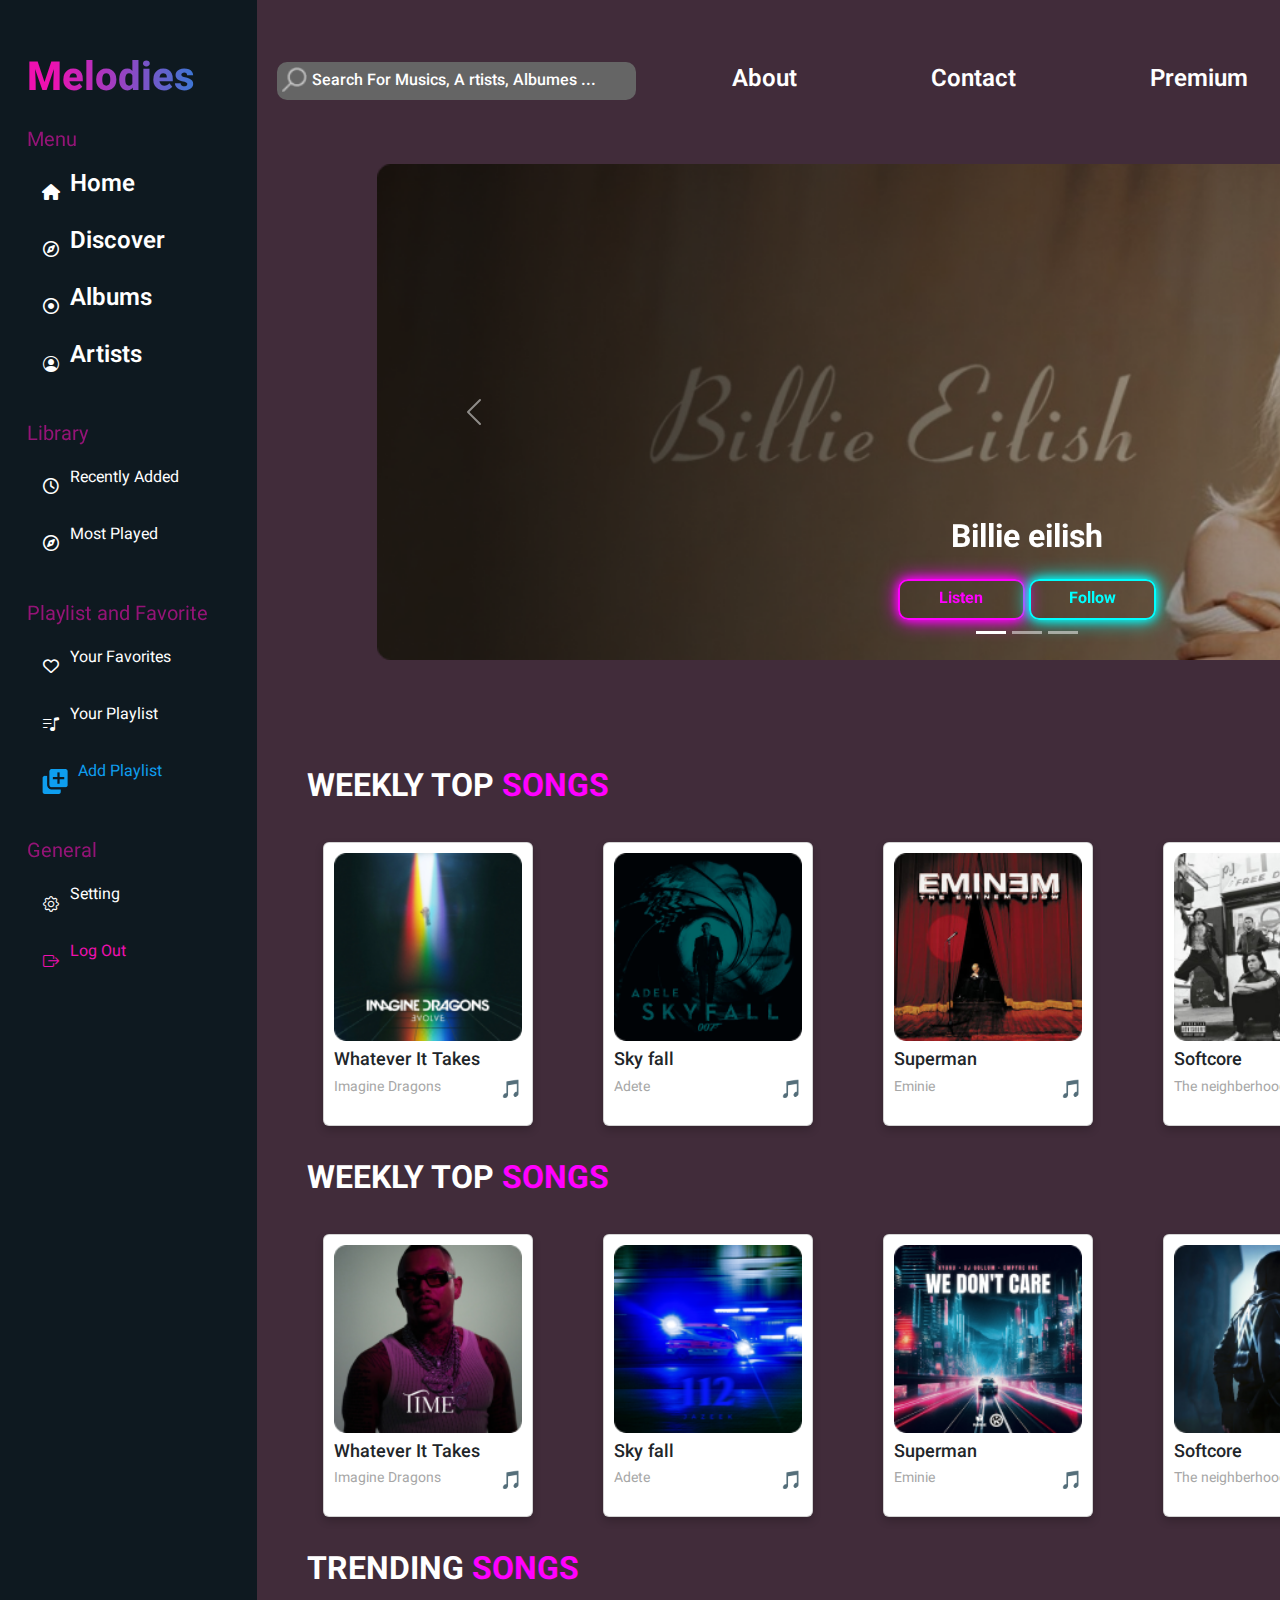
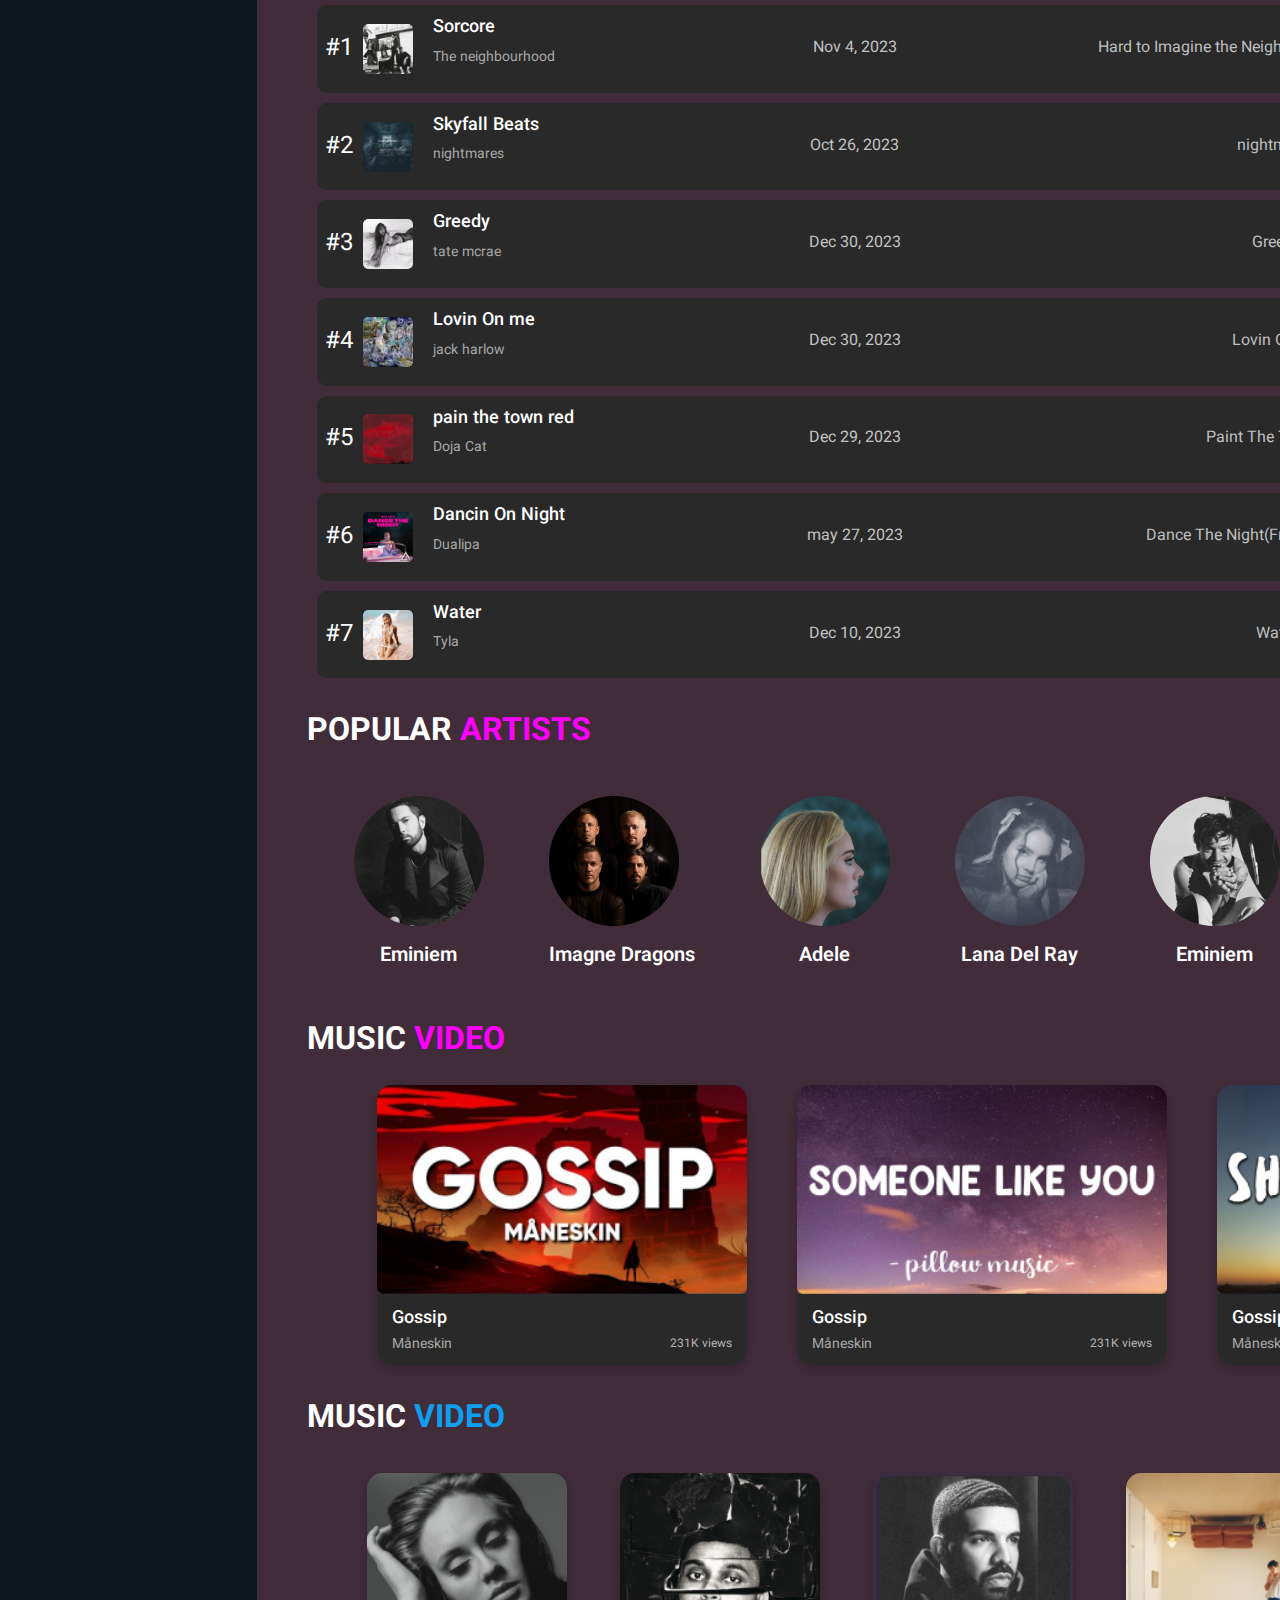
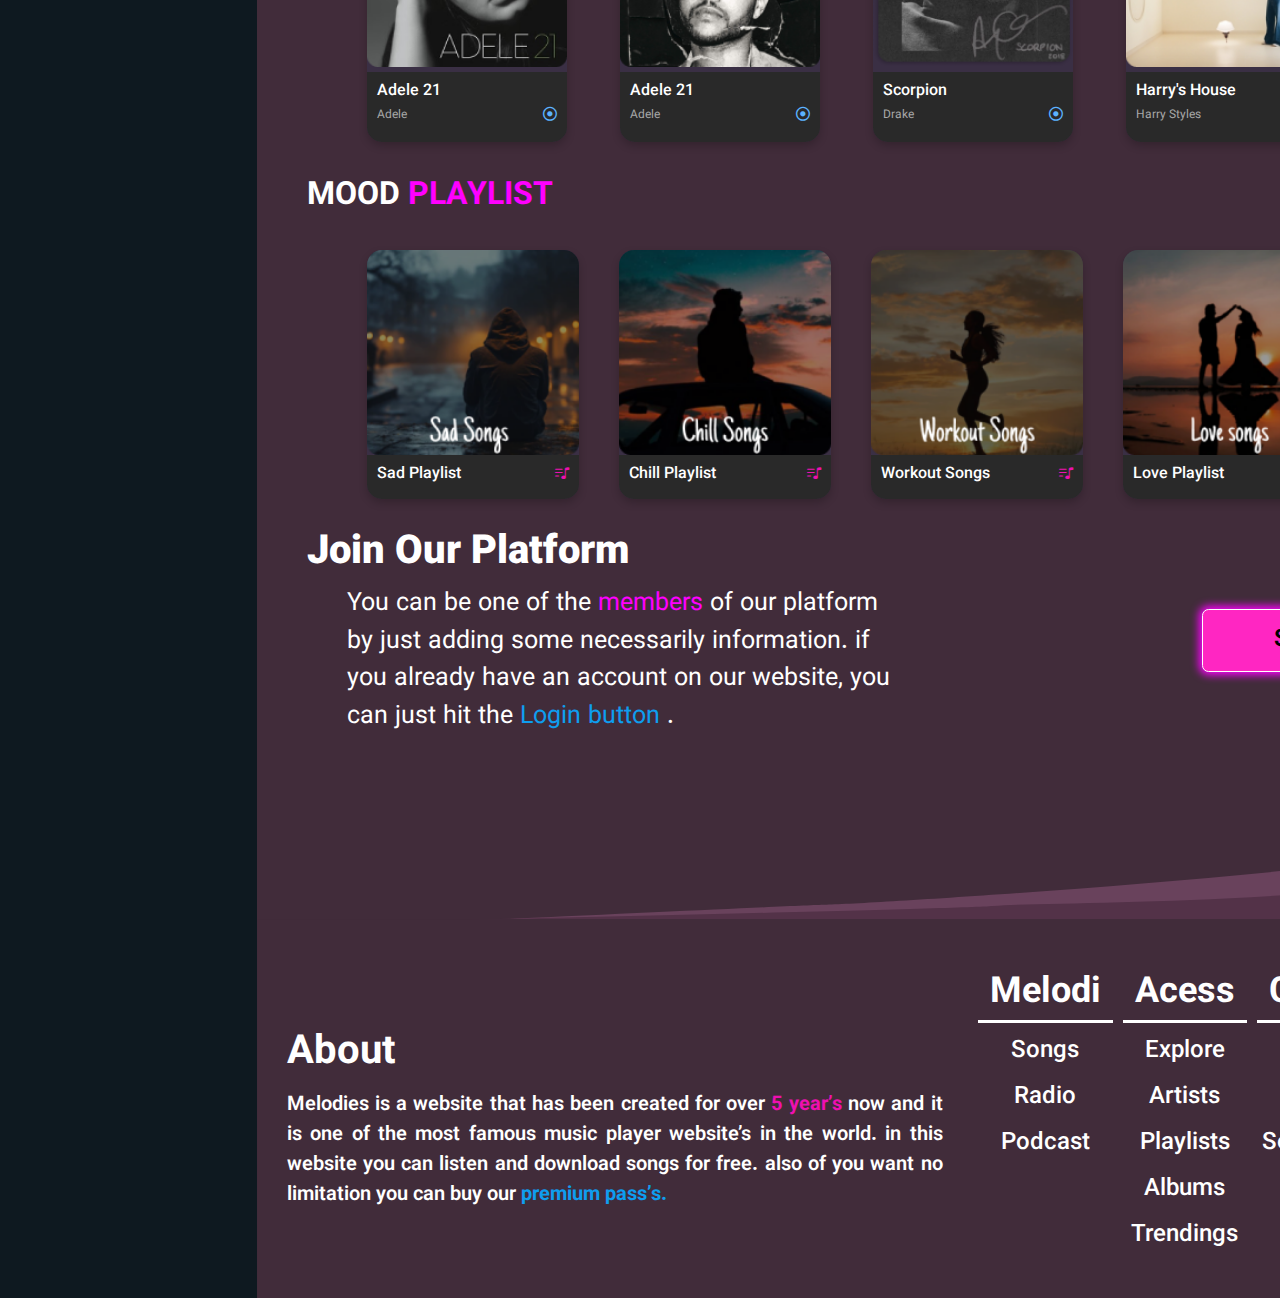
==== commit c04bc88f: "merge" ====
--- a/index.html
+++ b/index.html
@@ -17,14 +17,75 @@
   <link rel="stylesheet" href="https://cdn.jsdelivr.net/npm/bootstrap-icons@1.11.3/font/bootstrap-icons.min.css">
   <link rel="stylesheet" href="https://cdn.jsdelivr.net/npm/bootstrap@5.3.3/dist/css/bootstrap.min.css">
   <link rel="stylesheet" href="https://cdn.jsdelivr.net/npm/bootstrap@5.3.3/dist/js/bootstrap.bundle.min.js">
-  <script defer src="./components/dashboard.js"></script>
 
 
   <script defer src="index.js"></script>
 </head>
 
 <body class="body">
-  <aside class="dashboard" id="dashboard">
+  <aside class="dashboard">
+    <div class="T1">
+      <p> Melodies </p>
+    </div>
+    <!-- DashBoard-Menu -->
+    <!-- DashBoard-Menu -->
+    <div class="DashBoard-menu">
+      <p class="Menu"> Menu</p>
+      <div class="Menu-part">
+          <div class="Border"> <i class="fa-solid fa-house"></i></i>
+              <p> <a href="index.html">Home</a> </p>
+          </div>
+          <div class="Border"> <i class="fa-regular fa-compass"></i>
+              <p> <a href="discover.html">Discover</a> </p>
+          </div>
+          <div class="Border"> <i class="fa-regular fa-circle-dot"></i>
+              <p> <a href="./album.html">Albums</a> </p>
+          </div>
+          <div class="Border"> <i class="bi bi-person-circle"></i>
+              <p> <a href="./artist.html">Artists</a> </p>
+          </div>
+      </div>
+  </div>
+    <!-- Dashboard-Library -->
+    <div class="DashBoard-Library">
+      <p class="Library"> Library</p>
+      <div class="Library-part">
+        <div class="Border"> <i class="fa-regular fa-clock"></i>
+          <p> Recently Added </p>
+        </div>
+        <div class="Border"> <i class="fa-regular fa-compass"></i>
+          <p> Most Played </p>
+        </div>
+      </div>
+    </div>
+    <!-- Dashboard-Playlist-and-Favorite -->
+    <div class="DashBoard-Playlist">
+      <p class="Play-list"> Playlist and Favorite </p>
+      <div class="Play-list-part">
+        <div class="Border"> <i class="fa-regular fa-heart"></i>
+          <p> Your Favorites </p>
+        </div>
+        <div class="Border"> <i class="bi bi-music-note-list"></i>
+          <p> Your Playlist </p>
+        </div>
+        <div class="Border"> <img src="image/Add.png" alt="">
+          <p class="Add-playlist"> Add Playlist </p>
+        </div>
+      </div>
+    </div>
+    <!-- Dashboard-general -->
+    <div class="DashBoard-general">
+      <p class="General"> General </p>
+      <div class="General-part">
+        <div class="Border"> <i class="bi bi-gear"></i>
+          <p> Setting </p>
+        </div>
+        <div class="Border"> <i class="bi bi-box-arrow-right Logout"></i>
+          <p class="Logout"> Log Out </p>
+        </div>
+      </div>
+    </div>
+
   </aside>
   <!-- ---------------------------------------------------------- -->
   <!-- Phần main -->
